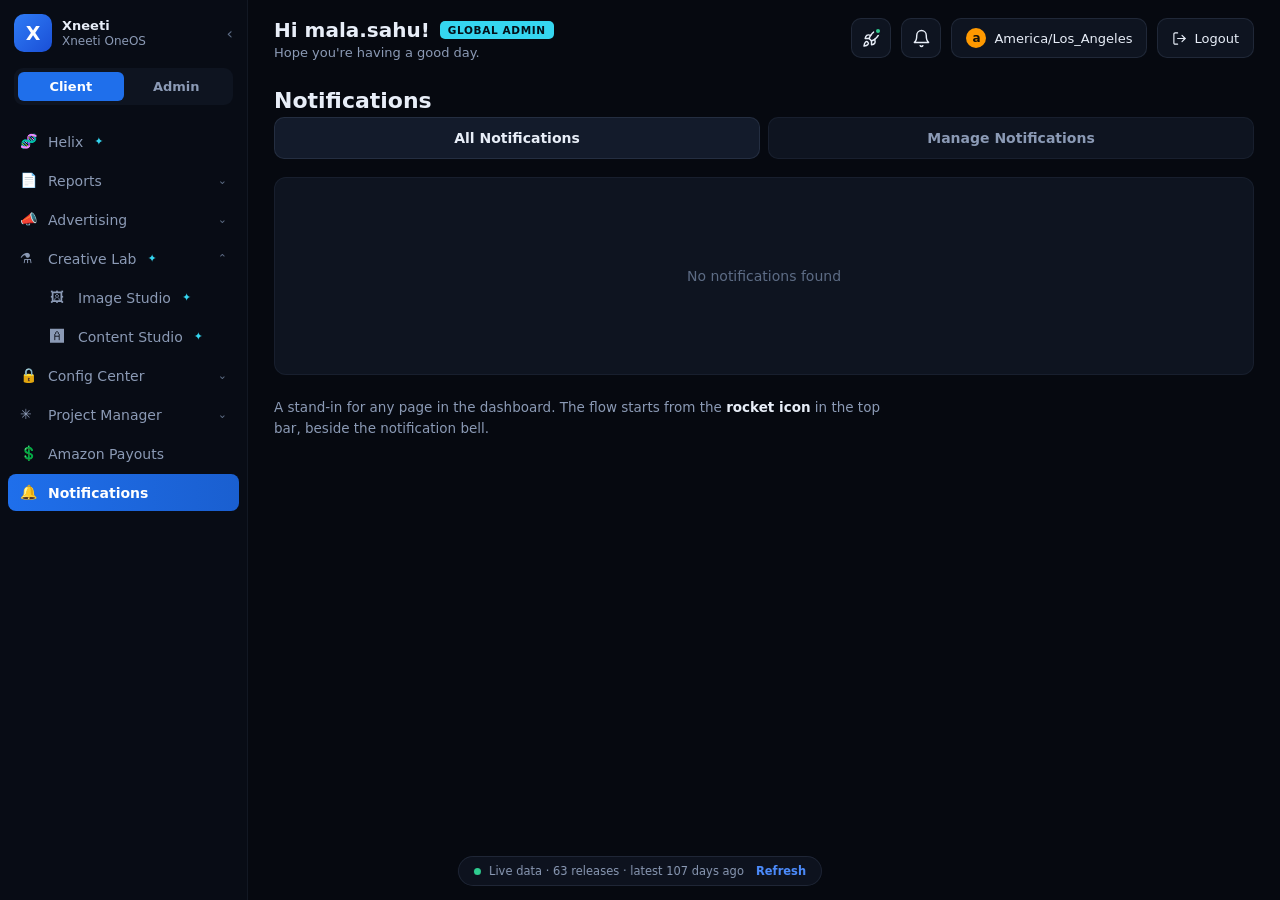
==== mockup/index.html @ b51938cb "Add clickable mockup of Release Management inside the Xneeti dashboard Shows the proposed flow end t" ====
<!DOCTYPE html>
<meta charset="utf-8">
<title>Xneeti — Dashboard</title>
<link rel="stylesheet" href="styles.css">
<!-- ═══════════════ SIDEBAR ═══════════════ -->
<aside class="sidebar">
  <div class="brand">
    <div class="brand-logo">X</div>
    <div class="brand-txt">
      <div class="n1">Xneeti</div>
      <div class="n2">Xneeti OneOS</div>
    </div>
    <span class="brand-caret">‹</span>
  </div>

  <div class="seg">
    <button class="on">Client</button>
    <button>Admin</button>
  </div>

  <nav class="nav">
    <button class="nav-item"><span class="ic">🧬</span> Helix <span class="sparkle">✦</span></button>
    <button class="nav-item"><span class="ic">📄</span> Reports <span class="chev">⌄</span></button>
    <button class="nav-item"><span class="ic">📣</span> Advertising <span class="chev">⌄</span></button>
    <button class="nav-item"><span class="ic">⚗️</span> Creative Lab <span class="sparkle">✦</span> <span class="chev">⌃</span></button>
    <div class="nav-sub">
      <button class="nav-item"><span class="ic">🖼</span> Image Studio <span class="sparkle">✦</span></button>
      <button class="nav-item"><span class="ic">🅰</span> Content Studio <span class="sparkle">✦</span></button>
    </div>
    <button class="nav-item"><span class="ic">🔒</span> Config Center <span class="chev">⌄</span></button>
    <button class="nav-item"><span class="ic">✳️</span> Project Manager <span class="chev">⌄</span></button>
    <button class="nav-item"><span class="ic">💲</span> Amazon Payouts</button>
    <button class="nav-item on"><span class="ic">🔔</span> Notifications</button>
  </nav>
</aside>

<!-- ═══════════════ MAIN ═══════════════ -->
<div class="main">
  <header class="topbar">
    <div class="greet">
      <div class="g1">Hi mala.sahu! <span class="tag-admin">GLOBAL ADMIN</span></div>
      <div class="g2">Hope you're having a good day.</div>
    </div>

    <div class="topbar-right">
      <!-- ★ THE NEW BUTTON — sits right beside the notification bell -->
      <div class="pop-wrap">
        <button class="icon-btn" id="relBtn" title="Release Management" aria-label="Release Management">
          <svg width="19" height="19" viewBox="0 0 24 24" fill="none" stroke="currentColor" stroke-width="1.8" stroke-linecap="round" stroke-linejoin="round">
            <path d="M4.5 16.5c-1.5 1.26-2 5-2 5s3.74-.5 5-2c.71-.84.7-2.13-.09-2.91a2.18 2.18 0 0 0-2.91-.09z"/>
            <path d="m12 15-3-3a22 22 0 0 1 2-3.95A12.88 12.88 0 0 1 22 2c0 2.72-.78 7.5-6 11a22.35 22.35 0 0 1-4 2z"/>
            <path d="M9 12H4s.55-3.03 2-4c1.62-1.08 5 0 5 0"/>
            <path d="M12 15v5s3.03-.55 4-2c1.08-1.62 0-5 0-5"/>
          </svg>
          <span class="dot-new" id="relDot"></span>
        </button>

        <!-- dialog -->
        <div class="popover" id="relPop" hidden>
          <div class="pop-head">Live on production</div>
          <div id="popRows"></div>
          <div class="pop-foot">
            <a class="btn-primary" id="viewAll" href="releases.html" target="_blank" rel="noopener">View all releases →</a>
          </div>
        </div>
      </div>

      <button class="icon-btn" title="Notifications">
        <svg width="19" height="19" viewBox="0 0 24 24" fill="none" stroke="currentColor" stroke-width="1.8" stroke-linecap="round" stroke-linejoin="round">
          <path d="M6 8a6 6 0 0 1 12 0c0 7 3 9 3 9H3s3-2 3-9"/><path d="M10.3 21a1.94 1.94 0 0 0 3.4 0"/>
        </svg>
      </button>

      <div class="pill"><span class="amz">a</span> America/Los_Angeles</div>

      <button class="pill" style="gap:7px">
        <svg width="15" height="15" viewBox="0 0 24 24" fill="none" stroke="currentColor" stroke-width="1.8" stroke-linecap="round" stroke-linejoin="round">
          <path d="M9 21H5a2 2 0 0 1-2-2V5a2 2 0 0 1 2-2h4"/><polyline points="16 17 21 12 16 7"/><line x1="21" y1="12" x2="9" y2="12"/>
        </svg>
        Logout
      </button>
    </div>
  </header>

  <main class="content" id="view"></main>
</div>

<div class="src" id="srcPill"><span class="led"></span> Loading…</div>

<script src="data-fallback.js"></script>
<script src="app.js"></script>
<script>
/* Dashboard page: the shell plus the release dialog in the top bar. */

let ALL = [];

document.getElementById('view').innerHTML = `
  <h1 class="page">Notifications</h1>
  <div class="tabs">
    <div class="tab on">All Notifications</div>
    <div class="tab">Manage Notifications</div>
  </div>
  <div class="card" style="padding:0"><div class="empty-state">No notifications found</div></div>
  <p class="dek" style="margin-top:22px">
    A stand-in for any page in the dashboard. The flow starts from the
    <strong style="color:var(--ink)">rocket icon</strong> in the top bar, beside the notification bell.
  </p>`;

function renderPopover() {
    document.getElementById('popRows').innerHTML = liveReleases(ALL)
        .map(
            (r, i) => `
      <div class="pop-row">
        <span class="pop-dot"></span>
        <div class="pop-body">
          <div class="pop-top">
            <span class="pop-comp">${esc(r.component_label)}</span>
            <span class="pop-ver">${esc(r.version)}</span>
          </div>
          <p class="pop-sum clamp" id="sum${i}">${esc(r.overview)}</p>
          <ul class="pop-extra" id="ex${i}">
            ${r.highlights.slice(0, 3).map((h) => `<li>${esc(h)}</li>`).join('')}
          </ul>
          <div class="pop-meta">${ago(r.deployed_at)} · @${esc(r.deployed_by)}</div>
          <button class="pop-more" data-i="${i}">Show more</button>
        </div>
      </div>`,
        )
        .join('');

    document.querySelectorAll('.pop-more').forEach((btn) => {
        btn.onclick = (e) => {
            e.stopPropagation();
            const i = btn.dataset.i;
            const ex = document.getElementById('ex' + i);
            const open = ex.dataset.open === 'true';
            ex.dataset.open = String(!open);
            document.getElementById('sum' + i).classList.toggle('clamp', open);
            btn.textContent = open ? 'Show more' : 'Show less';
        };
    });
}

const relBtn = document.getElementById('relBtn');
const relPop = document.getElementById('relPop');

relBtn.onclick = (e) => {
    e.stopPropagation();
    const open = !relPop.hidden;
    relPop.hidden = open;
    relBtn.classList.toggle('active', !open);
    if (!open) {
        renderPopover();
        const dot = document.getElementById('relDot');
        if (dot) dot.style.display = 'none';
    }
};

document.addEventListener('click', (e) => {
    if (!relPop.hidden && !relPop.contains(e.target)) {
        relPop.hidden = true;
        relBtn.classList.remove('active');
    }
});

// "View all releases" is a real target="_blank" anchor in the markup, so the
// browser opens the new tab itself. This only tidies the dialog behind it.
document.getElementById('viewAll').onclick = () => {
    relPop.hidden = true;
    relBtn.classList.remove('active');
};

(async () => {
    const result = await loadReleases();
    ALL = result.items;
    renderSource(result);
})();

</script>
---- mockup/styles.css ----
:root {
    color-scheme: dark;
    --bg: #060910;
    --sidebar: #080c15;
    --panel: #0e1420;
    --panel-2: #131b2b;
    --border: rgba(140, 160, 200, 0.14);
    --border-soft: rgba(140, 160, 200, 0.08);
    --ink: #e8eef8;
    --ink-2: #8b9ab5;
    --ink-3: #5d6c85;
    --blue: #1f6feb;
    --blue-bright: #4d8dff;
    --cyan: #35d6f0;
    --good: #2ecc8f;
    --warn: #f0b429;
    --orange: #ff8c42;
    --red: #f2536d;
    --mono: ui-monospace, SFMono-Regular, Menlo, Consolas, monospace;
    --sans: "Inter", -apple-system, BlinkMacSystemFont, "Segoe UI", system-ui, sans-serif;
  }
  * { box-sizing: border-box; }
  html, body { height: 100%; }
  body {
    margin: 0; background: var(--bg); color: var(--ink);
    font-family: var(--sans); -webkit-font-smoothing: antialiased;
    display: flex; overflow: hidden;
  }
  button { font-family: inherit; cursor: pointer; }

  /* ============ sidebar ============ */
  .sidebar {
    width: 248px; flex-shrink: 0; background: var(--sidebar);
    border-right: 1px solid var(--border-soft);
    display: flex; flex-direction: column; padding: 14px 0; overflow-y: auto;
  }
  .brand { display: flex; align-items: center; gap: 10px; padding: 0 14px 16px; }
  .brand-logo {
    width: 38px; height: 38px; border-radius: 10px; flex-shrink: 0;
    background: linear-gradient(135deg, #2f7cf6, #1a4fd6);
    display: grid; place-items: center; font-weight: 800; font-size: 19px; color: #fff;
  }
  .brand-txt { min-width: 0; }
  .brand-txt .n1 { font-size: 13px; font-weight: 700; line-height: 1.2; }
  .brand-txt .n2 { font-size: 12px; color: var(--ink-2); white-space: nowrap; overflow: hidden; text-overflow: ellipsis; max-width: 130px; }
  .brand-caret { margin-left: auto; color: var(--ink-3); }

  .seg { display: flex; margin: 0 14px 18px; background: var(--panel); border-radius: 9px; padding: 4px; }
  .seg button {
    flex: 1; border: 0; background: transparent; color: var(--ink-2);
    font-size: 13px; font-weight: 600; padding: 7px 0; border-radius: 6px;
  }
  .seg button.on { background: var(--blue); color: #fff; }

  .nav { display: flex; flex-direction: column; gap: 2px; padding: 0 8px; }
  .nav-item {
    display: flex; align-items: center; gap: 11px; padding: 10px 12px;
    border-radius: 8px; color: var(--ink-2); font-size: 14px; border: 0;
    background: transparent; width: 100%; text-align: left;
  }
  .nav-item:hover { background: var(--panel); color: var(--ink); }
  .nav-item.on { background: linear-gradient(90deg, var(--blue), #1a5fd0); color: #fff; font-weight: 600; }
  .nav-item .ic { width: 17px; height: 17px; flex-shrink: 0; }
  .nav-item .sparkle { color: var(--cyan); font-size: 11px; }
  .nav-item .chev { margin-left: auto; color: var(--ink-3); font-size: 11px; }
  .nav-sub { padding-left: 30px; display: flex; flex-direction: column; gap: 2px; }

  /* ============ main ============ */
  .main { flex: 1; display: flex; flex-direction: column; min-width: 0; }
  .topbar {
    display: flex; align-items: flex-start; justify-content: space-between;
    padding: 18px 26px 14px; gap: 20px;
  }
  .greet .g1 { font-size: 20px; font-weight: 700; display: flex; align-items: center; gap: 10px; }
  .greet .g2 { font-size: 13px; color: var(--ink-2); margin-top: 3px; }
  .tag-admin {
    font-size: 10.5px; font-weight: 800; letter-spacing: .06em; color: #041018;
    background: var(--cyan); border-radius: 5px; padding: 3px 8px;
  }
  .topbar-right { display: flex; align-items: center; gap: 10px; }
  .icon-btn {
    position: relative; width: 40px; height: 40px; border-radius: 10px;
    border: 1px solid var(--border); background: var(--panel);
    color: var(--ink); display: grid; place-items: center;
  }
  .icon-btn:hover { background: var(--panel-2); }
  .icon-btn.active { border-color: var(--blue-bright); color: var(--blue-bright); }
  .dot-new {
    position: absolute; top: 8px; right: 8px; width: 8px; height: 8px;
    border-radius: 50%; background: var(--good); border: 2px solid var(--panel);
  }
  .pill {
    display: flex; align-items: center; gap: 8px; height: 40px; padding: 0 14px;
    border: 1px solid var(--border); background: var(--panel); border-radius: 10px;
    font-size: 13px; color: var(--ink);
  }
  .amz { width: 20px; height: 20px; border-radius: 50%; background: #ff9900; display: grid; place-items: center; font-weight: 800; font-size: 12px; color: #16120a; }

  .content { flex: 1; overflow-y: auto; padding: 6px 26px 30px; }

  /* ============ generic ============ */
  .card { background: var(--panel); border: 1px solid var(--border-soft); border-radius: 12px; }
  .muted { color: var(--ink-2); }
  .mono { font-family: var(--mono); }
  h1.page { font-size: 22px; font-weight: 700; margin: 8px 0 4px; }
  p.dek { color: var(--ink-2); font-size: 13.5px; margin: 0 0 18px; max-width: 72ch; line-height: 1.55; }

  .tabs { display: flex; gap: 8px; margin-bottom: 18px; }
  .tab {
    flex: 1; text-align: center; padding: 12px; border-radius: 10px;
    background: var(--panel); border: 1px solid var(--border-soft);
    color: var(--ink-2); font-size: 14px; font-weight: 600;
  }
  .tab.on { background: var(--panel-2); color: var(--ink); border-color: var(--border); }

  .empty-state { display: grid; place-items: center; padding: 90px 0; color: var(--ink-3); font-size: 14px; }

  /* ============ release popover ============ */
  .pop-wrap { position: relative; }
  .popover {
    position: absolute; top: 48px; right: 0; width: 400px; z-index: 60;
    background: var(--panel); border: 1px solid var(--border); border-radius: 12px;
    box-shadow: 0 18px 50px rgba(0,0,0,.6); overflow: hidden;
  }
  .popover[hidden] { display: none; }
  .pop-head {
    padding: 12px 15px; font-size: 11px; font-weight: 700; letter-spacing: .09em;
    text-transform: uppercase; color: var(--ink-3); border-bottom: 1px solid var(--border-soft);
  }
  .pop-row { padding: 13px 15px; border-bottom: 1px solid var(--border-soft); display: flex; gap: 11px; }
  .pop-dot { width: 8px; height: 8px; border-radius: 50%; margin-top: 6px; flex-shrink: 0; background: var(--good); }
  .pop-dot.fail { background: var(--red); }
  .pop-body { min-width: 0; flex: 1; }
  .pop-top { display: flex; align-items: baseline; justify-content: space-between; gap: 10px; }
  .pop-comp { font-size: 10.5px; text-transform: uppercase; letter-spacing: .07em; color: var(--ink-3); }
  .pop-ver { font-family: var(--mono); font-size: 13.5px; font-weight: 700; color: var(--blue-bright); }
  .pop-sum { font-size: 13px; line-height: 1.5; margin: 6px 0 0; color: var(--ink); }
  .pop-sum.clamp { display: -webkit-box; -webkit-line-clamp: 2; -webkit-box-orient: vertical; overflow: hidden; }
  .pop-meta { font-size: 11.5px; color: var(--ink-3); margin-top: 5px; }
  .pop-more {
    border: 0; background: none; color: var(--blue-bright); font-size: 12px;
    font-weight: 600; padding: 5px 0 0; text-align: left;
  }
  .pop-extra { margin: 8px 0 0; padding: 0; list-style: none; display: none; flex-direction: column; gap: 6px; }
  .pop-extra[data-open="true"] { display: flex; }
  .pop-extra li { font-size: 12.5px; line-height: 1.5; color: var(--ink-2); padding-left: 13px; position: relative; }
  .pop-extra li::before { content: ""; position: absolute; left: 2px; top: 7px; width: 4px; height: 4px; border-radius: 50%; background: var(--ink-3); }
  .pop-foot { padding: 9px; }
  .btn-primary {
    width: 100%; display: flex; align-items: center; justify-content: center; gap: 7px;
    border: 0; background: var(--blue); color: #fff; font-size: 13.5px; font-weight: 600;
    padding: 10px; border-radius: 8px; text-decoration: none; cursor: pointer;
  }
  .btn-primary:hover { background: var(--blue-bright); }

  /* ============ table ============ */
  .toolbar { display: flex; gap: 9px; flex-wrap: wrap; margin-bottom: 14px; }
  .field {
    background: var(--panel); border: 1px solid var(--border); border-radius: 9px;
    color: var(--ink); font-size: 13px; padding: 9px 12px; font-family: inherit;
  }
  .field::placeholder { color: var(--ink-3); }
  #search { flex: 1; min-width: 240px; }
  select.field { cursor: pointer; }

  table { width: 100%; border-collapse: collapse; }
  thead th {
    position: sticky; top: 0; background: var(--panel-2); z-index: 5;
    text-align: left; font-size: 11px; font-weight: 700; letter-spacing: .06em;
    text-transform: uppercase; color: var(--ink-3); padding: 11px 14px;
    border-bottom: 1px solid var(--border);
  }
  tbody td { padding: 13px 14px; font-size: 13.5px; border-bottom: 1px solid var(--border-soft); vertical-align: middle; }
  tbody tr { cursor: pointer; }
  tbody tr:hover { background: var(--panel-2); }
  td.ver { font-family: var(--mono); font-weight: 700; white-space: nowrap; }
  td.by { font-family: var(--mono); color: var(--ink-2); font-size: 12.5px; white-space: nowrap; }
  td.when { color: var(--ink-2); font-size: 12.5px; white-space: nowrap; }
  td.type { color: var(--ink-2); white-space: nowrap; }
  td.desc { color: var(--ink); max-width: 1px; }
  td.desc span { display: block; overflow: hidden; text-overflow: ellipsis; white-space: nowrap; }

  .chip {
    display: inline-block; font-size: 11px; font-weight: 700; border-radius: 999px;
    padding: 3px 10px; border: 1px solid; white-space: nowrap;
  }
  .chip.feature  { color: var(--good);  border-color: rgba(46,204,143,.4);  background: rgba(46,204,143,.12); }
  .chip.bugfix   { color: var(--warn);  border-color: rgba(240,180,41,.4);  background: rgba(240,180,41,.12); }
  .chip.hotfix   { color: var(--orange);border-color: rgba(255,140,66,.4);  background: rgba(255,140,66,.12); }
  .chip.breaking { color: var(--red);   border-color: rgba(242,83,109,.4);  background: rgba(242,83,109,.12); }
  .chip.chore    { color: var(--ink-2); border-color: var(--border);        background: var(--panel-2); }
  .chip.failed   { color: var(--red);   border-color: rgba(242,83,109,.4);  background: rgba(242,83,109,.12); }

  .pager { display: flex; align-items: center; justify-content: space-between; gap: 14px; padding: 14px 2px 0; flex-wrap: wrap; }
  .pager-info { font-size: 12.5px; color: var(--ink-3); }
  .pager-btns { display: flex; align-items: center; gap: 5px; }
  .pg {
    min-width: 31px; height: 31px; padding: 0 8px; border-radius: 8px;
    border: 1px solid var(--border); background: var(--panel); color: var(--ink); font-size: 13px;
  }
  .pg:hover:not(:disabled) { background: var(--panel-2); }
  .pg.on { border-color: var(--blue-bright); color: var(--blue-bright); font-weight: 700; }
  .pg:disabled { opacity: .35; cursor: not-allowed; }
  .pg.dots { border: 0; background: none; cursor: default; color: var(--ink-3); }

  /* ============ detail ============ */
  .back {
    display: inline-flex; align-items: center; gap: 7px; border: 0; background: none;
    color: var(--ink-2); font-size: 13px; padding: 6px 0; margin: 4px 0 10px;
  }
  .back:hover { color: var(--ink); }
  .d-head { display: flex; align-items: center; gap: 11px; flex-wrap: wrap; margin-bottom: 6px; }
  .d-ver { font-family: var(--mono); font-size: 23px; font-weight: 800; }
  .d-meta { font-size: 13px; color: var(--ink-2); margin: 0 0 18px; }
  .d-card { padding: 20px; margin-bottom: 14px; }
  .d-overview { font-size: 15px; font-weight: 600; line-height: 1.55; margin: 0; }
  .d-hl { margin: 15px 0 0; padding: 0; list-style: none; display: flex; flex-direction: column; gap: 9px; }
  .d-hl li { font-size: 13.5px; line-height: 1.6; color: var(--ink-2); padding-left: 16px; position: relative; }
  .d-hl li::before { content: ""; position: absolute; left: 2px; top: 8px; width: 5px; height: 5px; border-radius: 50%; background: var(--ink-3); }
  .d-sec { font-size: 11px; font-weight: 700; letter-spacing: .09em; text-transform: uppercase; color: var(--ink-3); margin: 0 0 14px; }
  .d-grid { display: grid; grid-template-columns: 150px 1fr; gap: 11px 16px; font-size: 13.5px; }
  .d-grid dt { color: var(--ink-3); }
  .d-grid dd { margin: 0; font-family: var(--mono); }
  .d-grid dd.sans { font-family: var(--sans); }
  .d-grid a { color: var(--blue-bright); text-decoration: none; }
  .d-grid a:hover { text-decoration: underline; }
  .inferred { font-family: var(--sans); font-size: 11.5px; color: var(--ink-3); margin-left: 8px; }
  .ticket {
    display: inline-flex; align-items: center; gap: 5px; font-family: var(--mono); font-size: 12.5px;
    border: 1px solid var(--border); background: var(--panel-2); border-radius: 7px;
    padding: 6px 11px; color: var(--blue-bright); text-decoration: none;
  }
  .ticket:hover { border-color: var(--blue-bright); }

  .banner {
    display: flex; gap: 10px; padding: 12px 14px; border-radius: 10px; margin-bottom: 14px;
    background: rgba(242,83,109,.10); border: 1px solid rgba(242,83,109,.32);
    font-size: 13px; color: #ffb9c5; line-height: 1.5;
  }

/* ---- live-source status pill (replaces the old "mockup" banner) ---- */
.src {
  position: fixed; left: 50%; bottom: 14px; transform: translateX(-50%); z-index: 90;
  display: flex; align-items: center; gap: 8px;
  background: rgba(14, 20, 32, .95); border: 1px solid var(--border);
  color: var(--ink-2); font-size: 11.5px; padding: 7px 15px; border-radius: 999px;
  backdrop-filter: blur(6px);
}
.src .led { width: 7px; height: 7px; border-radius: 50%; background: var(--good); }
.src.stale .led { background: var(--warn); }
.src.err .led { background: var(--red); }
.src button {
  border: 0; background: none; color: var(--blue-bright);
  font-size: 11.5px; font-weight: 600; padding: 0 0 0 4px;
}
.loading { display: grid; place-items: center; padding: 80px 0; color: var(--ink-3); font-size: 14px; }
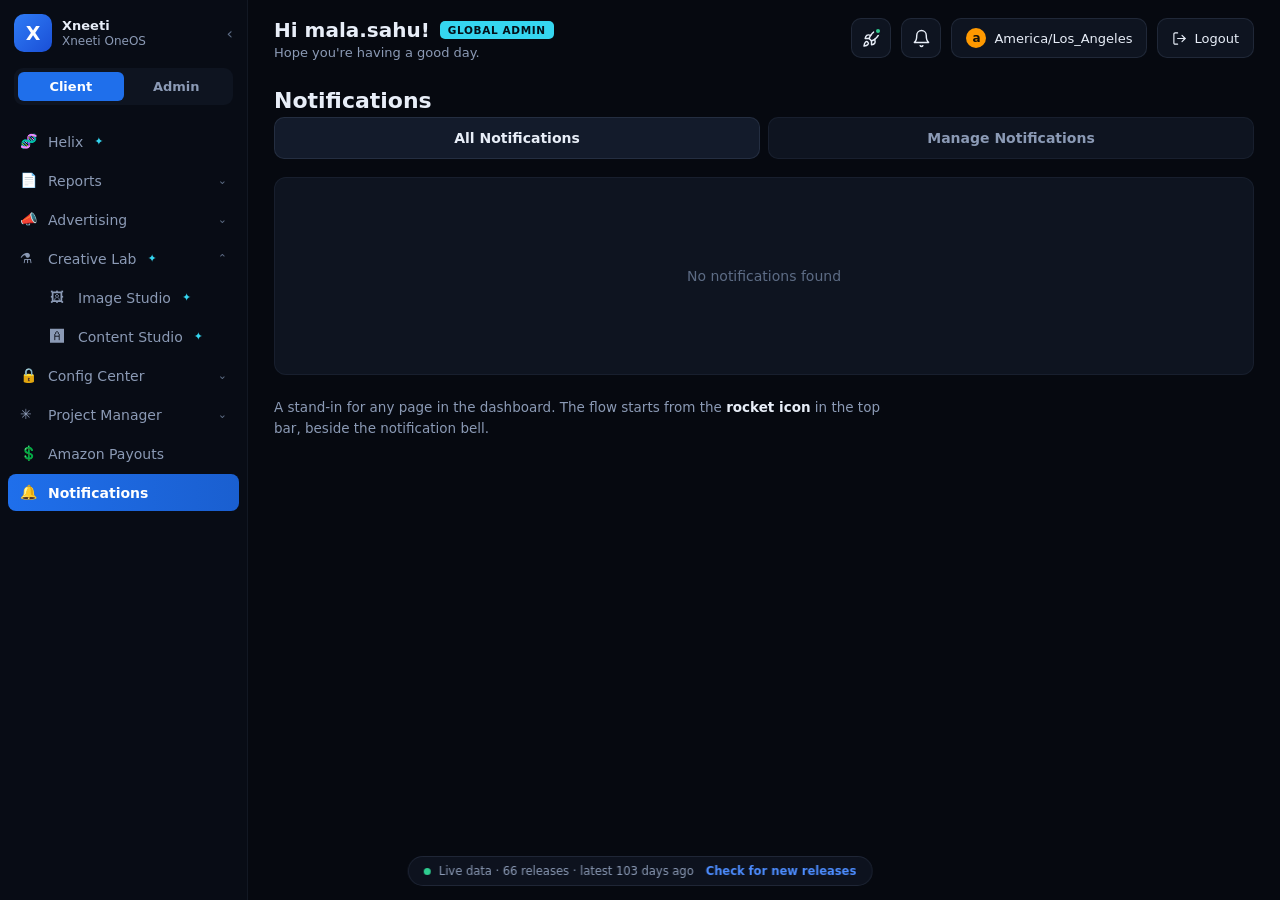
==== commit f5bb5578: "Add a 'Check for new releases' button to the mockup Re-fetches the release log in place instead of r" ====
--- a/mockup/index.html
+++ b/mockup/index.html
@@ -170,6 +170,9 @@
     relBtn.classList.remove('active');
 };
 
+// Called by the "Check for new releases" button after a successful re-fetch.
+window.onReleasesReloaded = (items) => { ALL = items; if (!relPop.hidden) renderPopover(); };
+
 (async () => {
     const result = await loadReleases();
     ALL = result.items;
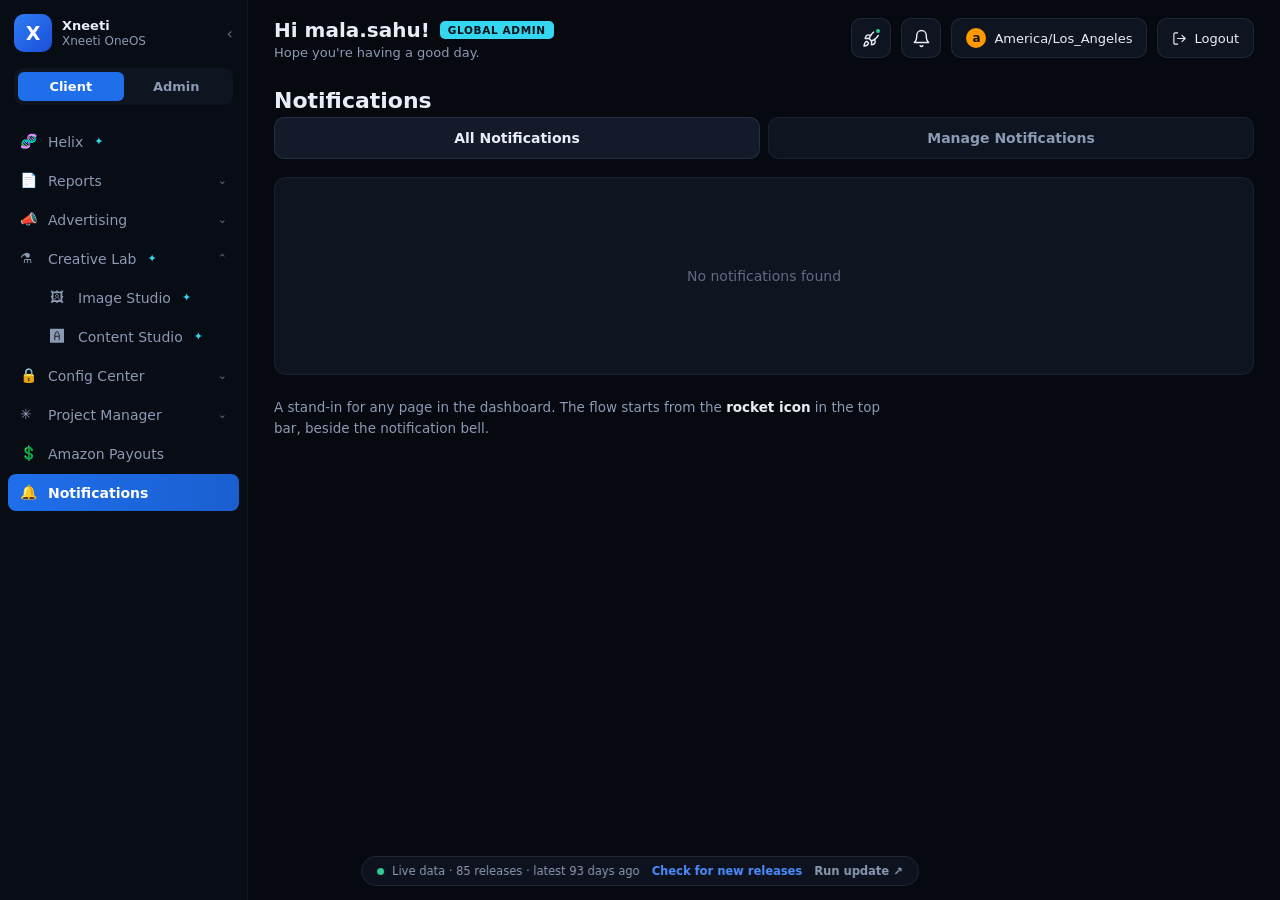
==== commit 77dbf6ff: "Add a date filter to the release table One calendar rather than two date inputs. First click picks a" ====
--- a/mockup/index.html
+++ b/mockup/index.html
@@ -1,7 +1,7 @@
 <!DOCTYPE html>
 <meta charset="utf-8">
 <title>Xneeti — Dashboard</title>
-<link rel="stylesheet" href="styles.css">
+<link rel="stylesheet" href="styles.css?v=334ab674">
 <!-- ═══════════════ SIDEBAR ═══════════════ -->
 <aside class="sidebar">
   <div class="brand">
--- a/mockup/styles.css
+++ b/mockup/styles.css
@@ -189,6 +189,7 @@
   .chip.hotfix   { color: var(--orange);border-color: rgba(255,140,66,.4);  background: rgba(255,140,66,.12); }
   .chip.breaking { color: var(--red);   border-color: rgba(242,83,109,.4);  background: rgba(242,83,109,.12); }
   .chip.chore    { color: var(--ink-2); border-color: var(--border);        background: var(--panel-2); }
+  .chip.cancelled { background: rgba(148,163,184,.14); color: #cbd5e1; border-color: rgba(148,163,184,.34); }
   .chip.failed   { color: var(--red);   border-color: rgba(242,83,109,.4);  background: rgba(242,83,109,.12); }
 
   .pager { display: flex; align-items: center; justify-content: space-between; gap: 14px; padding: 14px 2px 0; flex-wrap: wrap; }
@@ -254,3 +255,78 @@
   font-size: 11.5px; font-weight: 600; padding: 0 0 0 4px;
 }
 .loading { display: grid; place-items: center; padding: 80px 0; color: var(--ink-3); font-size: 14px; }
+
+/* ---- run-the-update button + progress ---- */
+.src button.ghost { color: var(--ink-2); }
+.src button.ghost:hover { color: var(--blue-bright); }
+.src.busy { border-color: rgba(59,130,246,.4); }
+.src.err { border-color: rgba(242,83,109,.45); }
+.src a { color: var(--blue-bright); }
+.src .spin {
+  width: 10px; height: 10px; border-radius: 50%;
+  border: 2px solid rgba(148,163,184,.35); border-top-color: var(--blue-bright);
+  display: inline-block; animation: spin .7s linear infinite;
+}
+@keyframes spin { to { transform: rotate(360deg); } }
+@media (prefers-reduced-motion: reduce) { .src .spin { animation-duration: 2.4s; } }
+
+
+/* ---- date filter: one calendar, single day or range ---- */
+.cal-wrap { position: relative; }
+.cal-btn {
+  display: flex; align-items: center; gap: 7px; cursor: pointer;
+  color: var(--ink-2); white-space: nowrap;
+}
+.cal-btn:hover { color: var(--ink); border-color: var(--blue); }
+.cal-btn.on { color: var(--ink); border-color: var(--blue); }
+.cal-btn .caret { font-size: 11px; opacity: .7; }
+.field.clear { cursor: pointer; color: var(--ink-2); }
+.field.clear:hover { color: var(--blue-bright); border-color: var(--blue); }
+
+.cal-pop {
+  /* Anchored right: the trigger sits near the end of the toolbar, so opening
+     leftwards keeps the panel on screen at narrow widths. */
+  position: absolute; top: calc(100% + 6px); right: 0; z-index: 60; width: 268px;
+  background: var(--panel); border: 1px solid var(--border); border-radius: 12px;
+  padding: 11px; box-shadow: 0 16px 40px rgba(0,0,0,.5);
+}
+.cal-presets { display: flex; flex-wrap: wrap; gap: 5px; margin-bottom: 10px; }
+.cal-presets button {
+  flex: 1 1 auto; border: 1px solid var(--border); background: transparent;
+  color: var(--ink-2); font-size: 11.5px; padding: 5px 8px; border-radius: 7px; cursor: pointer;
+}
+.cal-presets button:hover { color: var(--ink); border-color: var(--blue); }
+
+.cal-head { display: flex; align-items: center; justify-content: space-between; margin-bottom: 8px; }
+.cal-head strong { font-size: 13px; color: var(--ink); }
+.cal-nav {
+  width: 24px; height: 24px; border: 1px solid var(--border); border-radius: 6px;
+  background: transparent; color: var(--ink-2); cursor: pointer; line-height: 1;
+}
+.cal-nav:hover:not(:disabled) { color: var(--ink); border-color: var(--blue); }
+.cal-nav:disabled { opacity: .3; cursor: default; }
+
+.cal-grid { display: grid; grid-template-columns: repeat(7, 1fr); gap: 2px; }
+.cal-dow {
+  text-align: center; font-size: 10.5px; color: var(--ink-3);
+  padding-bottom: 4px; text-transform: uppercase; letter-spacing: .04em;
+}
+.cal-day {
+  position: relative; aspect-ratio: 1; border: 0; background: transparent;
+  color: var(--ink-2); font-size: 12px; border-radius: 7px; cursor: pointer;
+}
+.cal-day.blank { cursor: default; }
+.cal-day:hover:not(:disabled):not(.blank) { background: rgba(59,130,246,.18); color: var(--ink); }
+.cal-day.in { background: rgba(59,130,246,.16); color: var(--ink); }
+.cal-day.edge { background: var(--blue); color: #fff; font-weight: 600; }
+.cal-day.out { opacity: .25; cursor: default; }
+.cal-dot {
+  position: absolute; left: 50%; bottom: 3px; transform: translateX(-50%);
+  width: 3px; height: 3px; border-radius: 50%; background: var(--good);
+}
+.cal-day.edge .cal-dot { background: #fff; }
+
+.cal-foot {
+  margin-top: 9px; padding-top: 8px; border-top: 1px solid var(--border);
+  font-size: 11px; color: var(--ink-3); line-height: 1.4;
+}
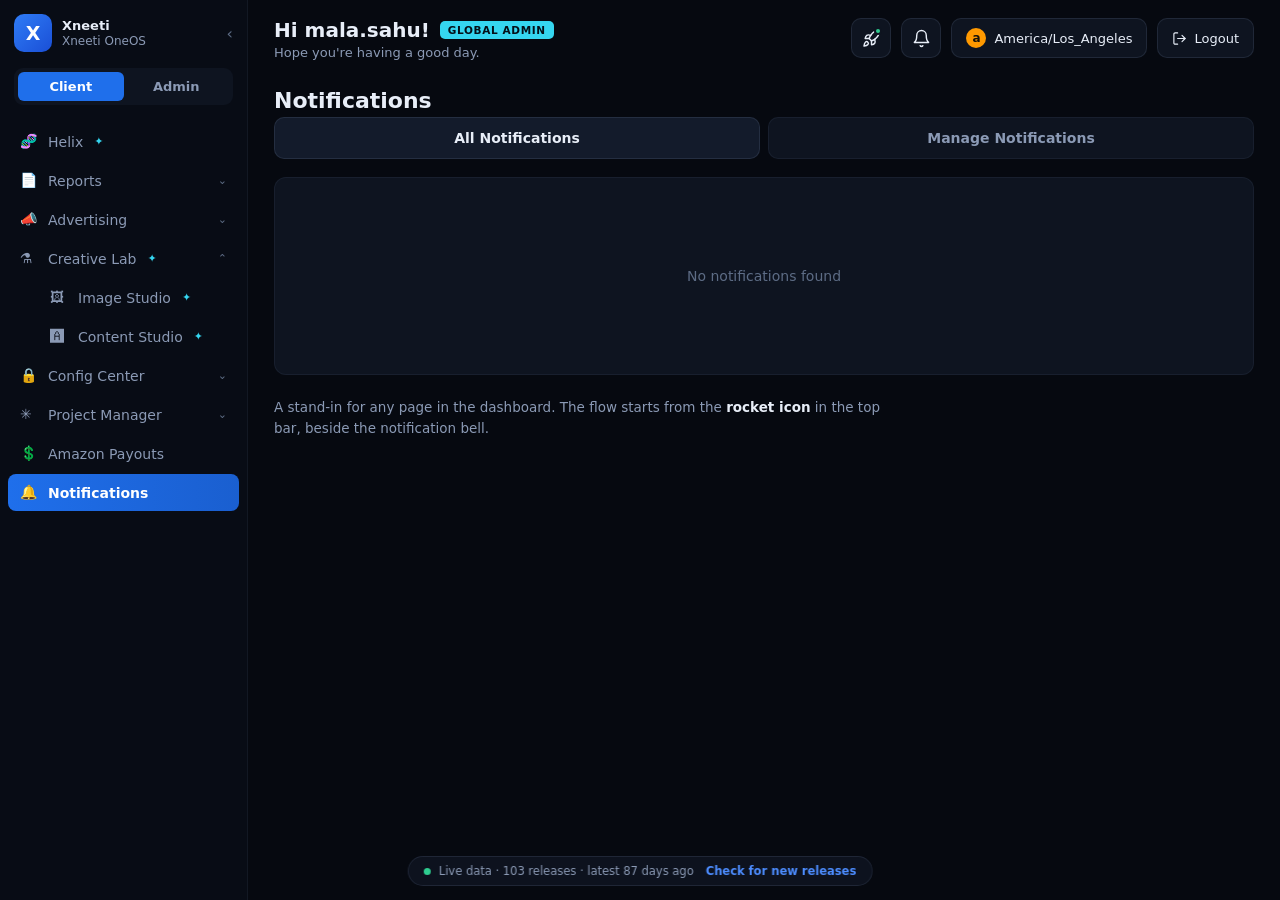
==== commit 4073ea0b: "Remove the Run update button Moving the automation into a private repo left this pointing at a workf" ====
--- a/mockup/index.html
+++ b/mockup/index.html
@@ -1,7 +1,7 @@
 <!DOCTYPE html>
 <meta charset="utf-8">
 <title>Xneeti — Dashboard</title>
-<link rel="stylesheet" href="styles.css?v=334ab674">
+<link rel="stylesheet" href="styles.css?v=b8d9ed2b">
 <!-- ═══════════════ SIDEBAR ═══════════════ -->
 <aside class="sidebar">
   <div class="brand">
--- a/mockup/styles.css
+++ b/mockup/styles.css
@@ -256,19 +256,6 @@
 }
 .loading { display: grid; place-items: center; padding: 80px 0; color: var(--ink-3); font-size: 14px; }
 
-/* ---- run-the-update button + progress ---- */
-.src button.ghost { color: var(--ink-2); }
-.src button.ghost:hover { color: var(--blue-bright); }
-.src.busy { border-color: rgba(59,130,246,.4); }
-.src.err { border-color: rgba(242,83,109,.45); }
-.src a { color: var(--blue-bright); }
-.src .spin {
-  width: 10px; height: 10px; border-radius: 50%;
-  border: 2px solid rgba(148,163,184,.35); border-top-color: var(--blue-bright);
-  display: inline-block; animation: spin .7s linear infinite;
-}
-@keyframes spin { to { transform: rotate(360deg); } }
-@media (prefers-reduced-motion: reduce) { .src .spin { animation-duration: 2.4s; } }
 
 
 /* ---- date filter: one calendar, single day or range ---- */
